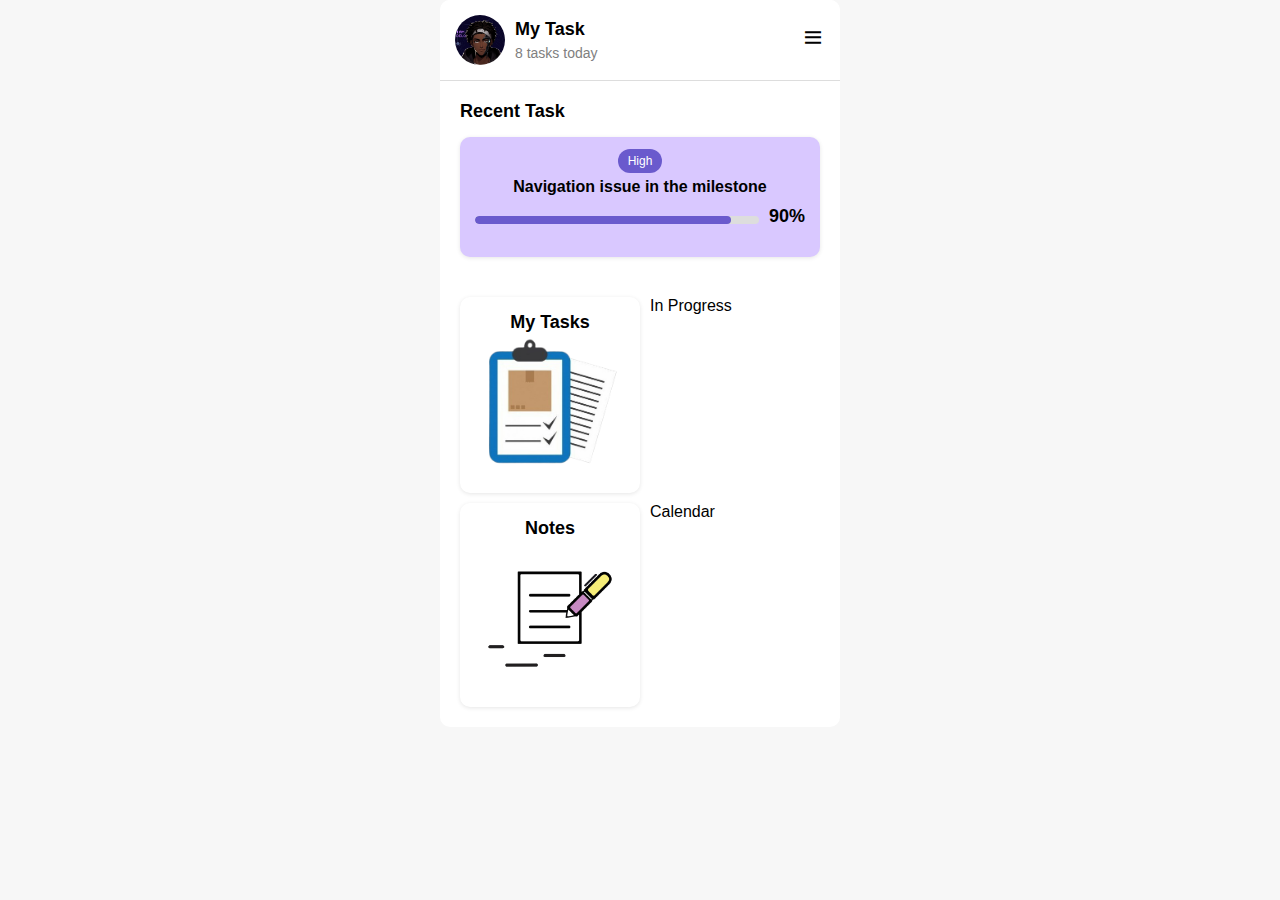
==== index.html @ 1c3bf005 "Add files via upload" ====
<!DOCTYPE html>
<html lang="en">
<head>
  <meta charset="UTF-8">
  <meta name="viewport" content="width=device-width, initial-scale=1.0">
  <title>Task Manager</title>
  <link rel="stylesheet" href="styles.css">
<link href='https://unpkg.com/boxicons@2.1.4/css/boxicons.min.css' rel='stylesheet'>
</head>
<body>
  <div class="container">
    <header class="header">
      <div class="user-info">
        <img src="XPROFILE_NEW.png" alt="User" class="profile-img">
        <div>
          <h1>My Task</h1>
          <p>8 tasks today</p>
        </div>
      </div>
      <div class="menu">
        <i class='bx bx-menu'></i>
      </div>
    </header>

    <section class="recent-task">
      <h2>Recent Task</h2>
      <div class="task-card high">
        <div class="task-header">
          <span class="priority">High</span>
        </div>
        <h3>Navigation issue in the milestone</h3>
        <div class="progress-container">
            <div class="progress-bar">
                <div class="progress" style="width: 90%;"></div>
            </div>
            <div class="progress-label">
                <h2>90%</h2>
            </div>
        </div>
        
      </div>
    </section>

    <section class="quick-links">
        <div class="task-card">
            <div class="link-card">My Tasks</div>
            <div class="task-img">
              <img src="imh4.png" alt="task image">
            </div>
        </div>
      <div class="link-card">In Progress</div>
      <div class="notes-card">
        <div class="link-card">Notes</div>
        <div class="notes-img">
          <img src="img1.png" alt="">
        </div>
      </div>
      <div class="link-card">Calendar</div>
    </section>

  </div>
</body>
</html>
---- styles.css ----
/* Reset styles */
* {
    margin: 0;
    padding: 0;
    box-sizing: border-box;
  }
  
  body {
    font-family: 'Arial', sans-serif;
    background-color: #f7f7f7;
  }
  
  .container {
    max-width: 400px;
    margin: 0 auto;
    background: white;
    border-radius: 10px;
    overflow: hidden;
  }
  
  /* Header */
  .header {
    display: flex;
    justify-content: space-between;
    align-items: center;
    padding: 15px;
    background-color: #fff;
    border-bottom: 1px solid #ddd;
  }
  
  .user-info {
    display: flex;
    align-items: center;
  }
  
  .profile-img {
    width: 50px;
    height: 50px;
    border-radius: 50%;
    margin-right: 10px;
  }
  
  .user-info h1 {
    font-size: 18px;
    margin-bottom: 5px;
  }
  
  .user-info p {
    font-size: 14px;
    color: gray;
  }
  
  .menu {
    font-size: 24px;
  }
  
  /* Recent Task */
  .recent-task {
    padding: 20px;
  }
  
  .recent-task h2 {
    font-size: 18px;
    margin-bottom: 15px;
  }
  
  .task-card {
    background-color: #e7e2ff;
    border-radius: 10px;
    padding: 15px;
    position: relative;
  }
  
  .task-card.high {
    background-color: #d9c8ff;
  }
  
  .task-header {
    margin-bottom: 10px;
  }
  
  .priority {
    font-size: 12px;
    color: white;
    background-color: #6a5acd;
    padding: 5px 10px;
    border-radius: 20px;
  }
  
  .task-card h3 {
    font-size: 16px;
    margin-bottom: 10px;
  }
  .progress-container{
    display: flex;
    gap: 10px;
  }

  .progress-bar {
    background-color: #ddd;
    border-radius: 10px;
    height: 8px;
    width: 100%;
    position: relative;
    overflow: hidden;
    margin-top: 10px;
  }
  
  .progress {
    background-color: #6a5acd;
    height: 100%;
    width: 65%;
    border-radius: 10px;
  }
  
  .task-card{
    display: flex;
    flex-direction: column;
    background-color: #fff;
    text-align: center;
    padding: 15px;
    border-radius: 10px;
    font-size: 14px;
    box-shadow: 0 1px 4px rgba(0, 0, 0, 0.1);
  }

  .notes-card{
    display: flex;
    flex-direction: column;
    align-items: center;
    text-align: left;
    background-color: #fff;
    text-align: center;
    padding: 15px;
    border-radius: 10px;
    font-size: 14px;
    box-shadow: 0 1px 4px rgba(0, 0, 0, 0.1);

  }


  .task-card .link-card{
    font-size: 18px;
    font-weight: 700;
  }

 .task-img img{
  width: 150px;
  height: auto;
 }
  .task-footer {
    display: flex;
    justify-content: space-between;
    align-items: center;
    margin-top: 15px;
  }
  
  .avatars {
    display: flex;
    align-items: center;
  }
  

  .notes-img img{
    width: 150px;
    height: auto;
  }

  .notes-card .link-card{
    font-size: 18px;
    font-weight: 700;
  }
  .avatars img {
    width: 20px;
    height: 20px;
    border-radius: 50%;
    margin-right: 5px;
  }
  
  .icon-comment {
    font-size: 18px;
  }
  
  /* Quick Links */
  .quick-links {
    display: grid;
    grid-template-columns: 1fr 1fr;
    gap: 10px;
    padding: 20px;
  }
  

  
  /* Bottom Navigation */
  .bottom-nav {
    display: flex;
    justify-content: space-around;
    padding: 15px;
    background-color: #fff;
    border-top: 1px solid #ddd;
  }
  
  .bottom-nav i {
    font-size: 20px;
  }
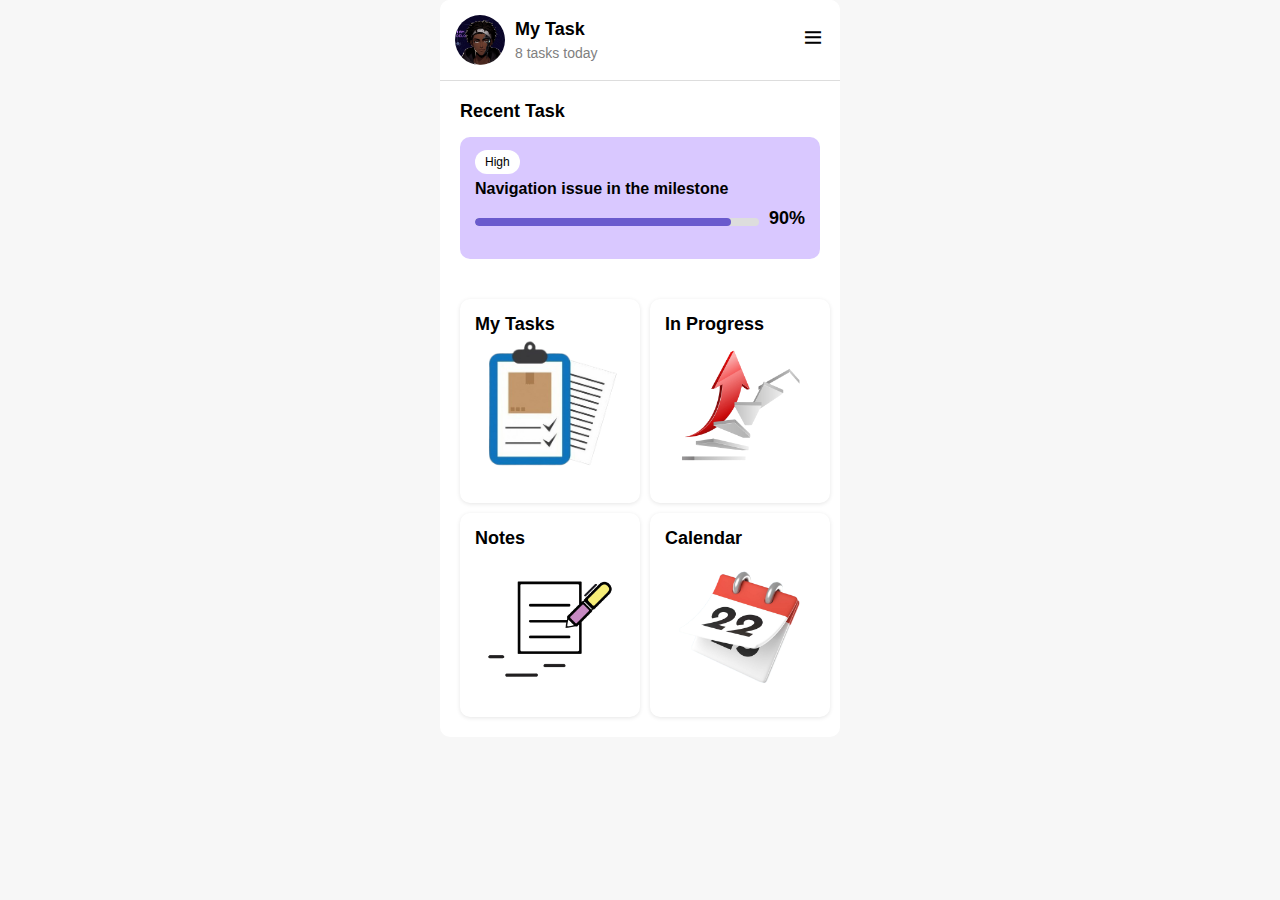
==== commit 70f61d65: "update" ====
--- a/index.html
+++ b/index.html
@@ -42,20 +42,30 @@
     </section>
 
     <section class="quick-links">
-        <div class="task-card">
-            <div class="link-card">My Tasks</div>
-            <div class="task-img">
-              <img src="imh4.png" alt="task image">
-            </div>
+      <div class="pertask-card">
+          <div class="link-card">My Tasks</div>
+          <div class="task-img">
+            <img src="imh4.png" alt="task image">
+          </div>
+      </div>
+      <div class="progress-card">
+        <div class="link-card">In Progress</div>
+        <div class="progress-img">
+          <img src="img5.png" alt="">
         </div>
-      <div class="link-card">In Progress</div>
+      </div>
       <div class="notes-card">
         <div class="link-card">Notes</div>
         <div class="notes-img">
           <img src="img1.png" alt="">
         </div>
       </div>
-      <div class="link-card">Calendar</div>
+      <div class="calender-card">
+        <div class="link-card">Calendar</div>
+        <div class="calender-img">
+            <img src="img4.png" alt="">
+        </div>
+      </div>
     </section>
 
   </div>
--- a/styles.css
+++ b/styles.css
@@ -5,202 +5,248 @@
     box-sizing: border-box;
   }
   
-  body {
-    font-family: 'Arial', sans-serif;
-    background-color: #f7f7f7;
-  }
-  
-  .container {
-    max-width: 400px;
-    margin: 0 auto;
-    background: white;
-    border-radius: 10px;
-    overflow: hidden;
-  }
-  
-  /* Header */
-  .header {
-    display: flex;
-    justify-content: space-between;
-    align-items: center;
-    padding: 15px;
-    background-color: #fff;
-    border-bottom: 1px solid #ddd;
-  }
-  
-  .user-info {
-    display: flex;
-    align-items: center;
-  }
-  
-  .profile-img {
-    width: 50px;
-    height: 50px;
-    border-radius: 50%;
-    margin-right: 10px;
-  }
-  
-  .user-info h1 {
-    font-size: 18px;
-    margin-bottom: 5px;
-  }
-  
-  .user-info p {
-    font-size: 14px;
-    color: gray;
-  }
-  
-  .menu {
-    font-size: 24px;
-  }
-  
-  /* Recent Task */
-  .recent-task {
-    padding: 20px;
-  }
-  
-  .recent-task h2 {
-    font-size: 18px;
-    margin-bottom: 15px;
-  }
-  
-  .task-card {
-    background-color: #e7e2ff;
-    border-radius: 10px;
-    padding: 15px;
-    position: relative;
-  }
-  
-  .task-card.high {
-    background-color: #d9c8ff;
-  }
-  
-  .task-header {
-    margin-bottom: 10px;
-  }
-  
-  .priority {
-    font-size: 12px;
-    color: white;
-    background-color: #6a5acd;
-    padding: 5px 10px;
-    border-radius: 20px;
-  }
-  
-  .task-card h3 {
-    font-size: 16px;
-    margin-bottom: 10px;
-  }
-  .progress-container{
-    display: flex;
-    gap: 10px;
-  }
-
-  .progress-bar {
-    background-color: #ddd;
-    border-radius: 10px;
-    height: 8px;
-    width: 100%;
-    position: relative;
-    overflow: hidden;
-    margin-top: 10px;
-  }
-  
-  .progress {
-    background-color: #6a5acd;
-    height: 100%;
-    width: 65%;
-    border-radius: 10px;
-  }
-  
-  .task-card{
-    display: flex;
-    flex-direction: column;
-    background-color: #fff;
-    text-align: center;
-    padding: 15px;
-    border-radius: 10px;
-    font-size: 14px;
-    box-shadow: 0 1px 4px rgba(0, 0, 0, 0.1);
-  }
-
-  .notes-card{
-    display: flex;
-    flex-direction: column;
-    align-items: center;
-    text-align: left;
-    background-color: #fff;
-    text-align: center;
-    padding: 15px;
-    border-radius: 10px;
-    font-size: 14px;
-    box-shadow: 0 1px 4px rgba(0, 0, 0, 0.1);
-
-  }
-
-
-  .task-card .link-card{
-    font-size: 18px;
-    font-weight: 700;
-  }
-
- .task-img img{
-  width: 150px;
-  height: auto;
- }
-  .task-footer {
-    display: flex;
-    justify-content: space-between;
-    align-items: center;
-    margin-top: 15px;
-  }
-  
-  .avatars {
-    display: flex;
-    align-items: center;
-  }
-  
-
-  .notes-img img{
-    width: 150px;
-    height: auto;
-  }
-
-  .notes-card .link-card{
-    font-size: 18px;
-    font-weight: 700;
-  }
-  .avatars img {
-    width: 20px;
-    height: 20px;
-    border-radius: 50%;
-    margin-right: 5px;
-  }
-  
-  .icon-comment {
-    font-size: 18px;
-  }
-  
-  /* Quick Links */
-  .quick-links {
-    display: grid;
-    grid-template-columns: 1fr 1fr;
-    gap: 10px;
-    padding: 20px;
-  }
-  
-
-  
-  /* Bottom Navigation */
-  .bottom-nav {
-    display: flex;
-    justify-content: space-around;
-    padding: 15px;
-    background-color: #fff;
-    border-top: 1px solid #ddd;
-  }
-  
-  .bottom-nav i {
-    font-size: 20px;
-  }
+body {
+  font-family: 'Arial', sans-serif;
+  background-color: #f7f7f7;
+}
+
+.container {
+  max-width: 400px;
+  margin: 0 auto;
+  background: white;
+  border-radius: 10px;
+  overflow: hidden;
+}
+  
+/* Header */
+.header {
+  display: flex;
+  justify-content: space-between;
+  align-items: center;
+  padding: 15px;
+  background-color: #fff;
+  border-bottom: 1px solid #ddd;
+}
+
+.user-info {
+  display: flex;
+  align-items: center;
+}
+
+.profile-img {
+  width: 50px;
+  height: 50px;
+  border-radius: 50%;
+  margin-right: 10px;
+}
+
+.user-info h1 {
+  font-size: 18px;
+  margin-bottom: 5px;
+}
+
+.user-info p {
+  font-size: 14px;
+  color: gray;
+}
+
+.menu {
+  font-size: 24px;
+}
+
+/* Recent Task */
+.recent-task {
+  padding: 20px;
+}
+
+.recent-task h2 {
+  font-size: 18px;
+  margin-bottom: 15px;
+}
+
+.task-card {
+  background-color: #e7e2ff;
+  border-radius: 10px;
+  padding: 15px;
+  position: relative;
+}
+
+.task-card.high {
+  background-color: #d9c8ff;
+}
+
+.task-header {
+  margin-bottom: 10px;
+  align-items: left;
+}
+
+.priority {
+  font-size: 12px;
+  background-color: #fff;
+  padding: 5px 10px;
+  border-radius: 20px;
+
+}
+
+.task-card h3 {
+  font-size: 16px;
+  margin-bottom: 10px;
+}
+
+
+.progress-container{
+  display: flex;
+  gap: 10px;
+}
+
+.progress-bar {
+  background-color: #ddd;
+  border-radius: 10px;
+  height: 8px;
+  width: 100%;
+  position: relative;
+  overflow: hidden;
+  margin-top: 10px;
+}
+
+.progress {
+  background-color: #6a5acd;
+  height: 100%;
+  width: 65%;
+  border-radius: 10px;
+}
+
+.pertask-card{
+  display: flex;
+  flex-direction: column;
+  background-color: #fff;
+  padding: 15px;
+  border-radius: 10px;
+  text-align: left;
+  font-size: 14px;
+  box-shadow: 0 1px 4px rgba(0, 0, 0, 0.1);
+}
+
+.notes-card{
+  display: flex;
+  flex-direction: column;
+  background-color: #fff;
+  text-align: left;
+  padding: 15px;
+  border-radius: 10px;
+  font-size: 14px;
+  box-shadow: 0 1px 4px rgba(0, 0, 0, 0.1);
+
+}
+
+.calender-card{
+  display: flex;
+  flex-direction: column;
+  background-color: #fff;
+  text-align: left;
+  padding: 15px;
+  border-radius: 10px;
+  font-size: 14px;
+  box-shadow: 0 1px 4px rgba(0, 0, 0, 0.1);
+}
+
+
+.progress-card{
+  display: flex;
+  flex-direction: column;
+  text-align: left;
+  background-color: #fff;
+  padding: 15px;
+  border-radius: 10px;
+  font-size: 14px;
+  box-shadow: 0 1px 4px rgba(0, 0, 0, 0.1);
+}
+
+
+.pertask-card .link-card{
+  font-size: 18px;
+  font-weight: 700;
+}
+
+.task-img img{
+  width: 150px;
+  height: auto;
+}
+
+.progress-img img{
+  width: 150px;
+  height: auto;
+}
+
+.progress-card .link-card{
+  font-size: 18px;
+  font-weight: 700;
+}
+
+.task-footer {
+  display: flex;
+  justify-content: space-between;
+  align-items: center;
+  margin-top: 15px;
+}
+  
+.avatars {
+  display: flex;
+  align-items: center;
+}
+
+
+.notes-img img{
+  width: 150px;
+  height: auto;
+}
+
+.calender-img img{
+  width: 150px;
+  height: auto;
+}
+
+.notes-card .link-card{
+  font-size: 18px;
+  font-weight: 700;
+}
+
+.calender-card .link-card{
+  font-size: 18px;
+  font-weight: 700;
+}
+.avatars img {
+  width: 20px;
+  height: 20px;
+  border-radius: 50%;
+  margin-right: 5px;
+}
+
+.icon-comment {
+  font-size: 18px;
+}
+  
+/* Quick Links */
+.quick-links {
+  display: grid;
+  grid-template-columns: 1fr 1fr;
+  gap: 10px;
+  padding: 20px;
+  text-align: left;
+}
+
+
+
+/* Bottom Navigation */
+.bottom-nav {
+  display: flex;
+  justify-content: space-around;
+  padding: 15px;
+  background-color: #fff;
+  border-top: 1px solid #ddd;
+}
+
+.bottom-nav i {
+  font-size: 20px;
+}
   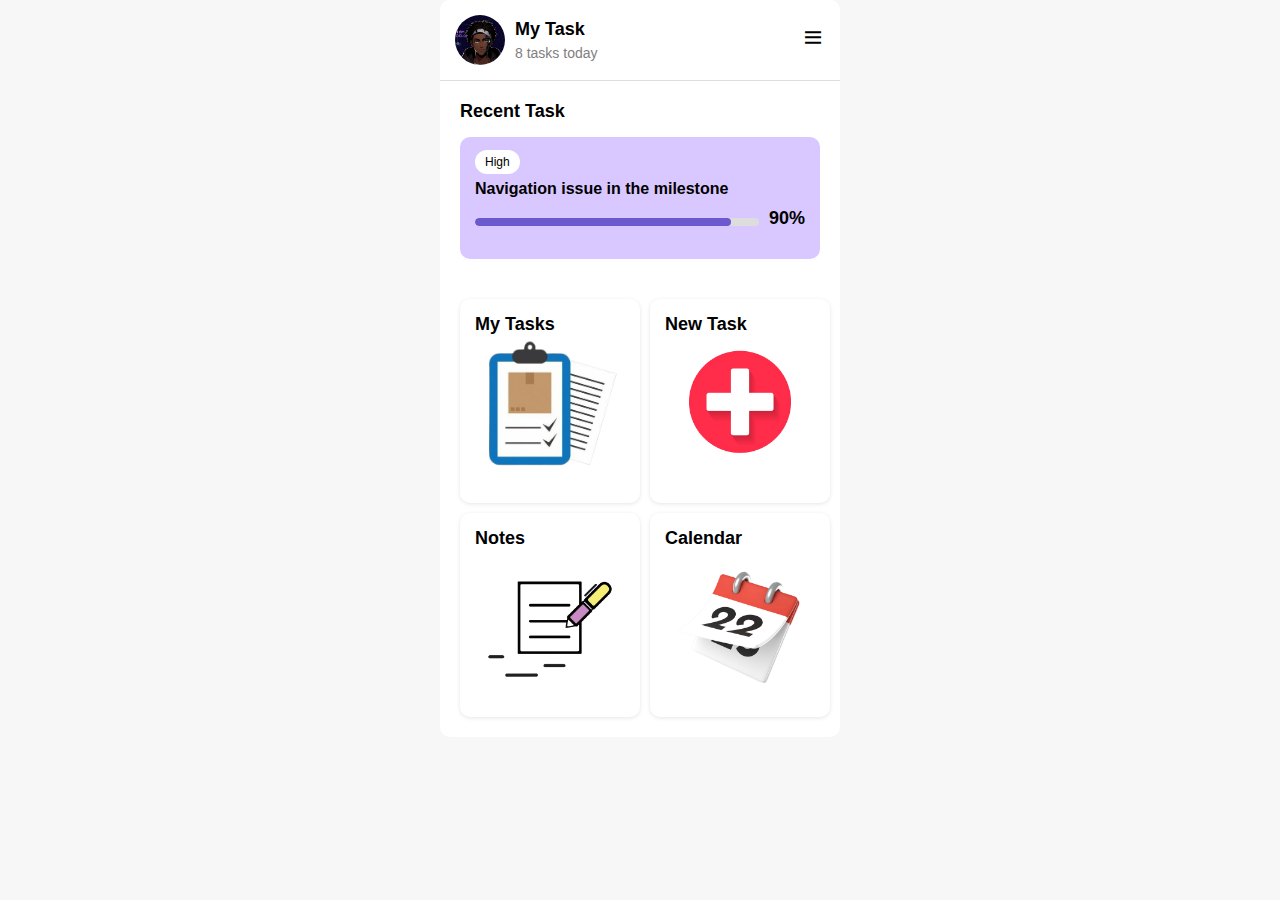
==== commit 437eb383: "update" ====
--- a/index.html
+++ b/index.html
@@ -48,10 +48,10 @@
             <img src="imh4.png" alt="task image">
           </div>
       </div>
-      <div class="progress-card">
-        <div class="link-card">In Progress</div>
-        <div class="progress-img">
-          <img src="img5.png" alt="">
+      <div class="add-card">
+        <div class="link-card">New Task</div>
+        <div class="add-img">
+          <a href="newtask.html"><img src="img6.png" alt=""></a>
         </div>
       </div>
       <div class="notes-card">
--- a/styles.css
+++ b/styles.css
@@ -125,6 +125,7 @@
   text-align: left;
   font-size: 14px;
   box-shadow: 0 1px 4px rgba(0, 0, 0, 0.1);
+  cursor: pointer;
 }
 
 .notes-card{
@@ -136,6 +137,7 @@
   border-radius: 10px;
   font-size: 14px;
   box-shadow: 0 1px 4px rgba(0, 0, 0, 0.1);
+  cursor: pointer;
 
 }
 
@@ -148,18 +150,20 @@
   border-radius: 10px;
   font-size: 14px;
   box-shadow: 0 1px 4px rgba(0, 0, 0, 0.1);
-}
-
-
-.progress-card{
-  display: flex;
-  flex-direction: column;
-  text-align: left;
-  background-color: #fff;
-  padding: 15px;
-  border-radius: 10px;
-  font-size: 14px;
-  box-shadow: 0 1px 4px rgba(0, 0, 0, 0.1);
+  cursor: pointer;
+}
+
+
+.add-card{
+  display: flex;
+  flex-direction: column;
+  text-align: left;
+  background-color: #fff;
+  padding: 15px;
+  border-radius: 10px;
+  font-size: 14px;
+  box-shadow: 0 1px 4px rgba(0, 0, 0, 0.1);
+  cursor: pointer;
 }
 
 
@@ -173,12 +177,12 @@
   height: auto;
 }
 
-.progress-img img{
-  width: 150px;
-  height: auto;
-}
-
-.progress-card .link-card{
+.add-img img{
+  width: 150px;
+  height: auto;
+}
+
+.add-card .link-card{
   font-size: 18px;
   font-weight: 700;
 }
